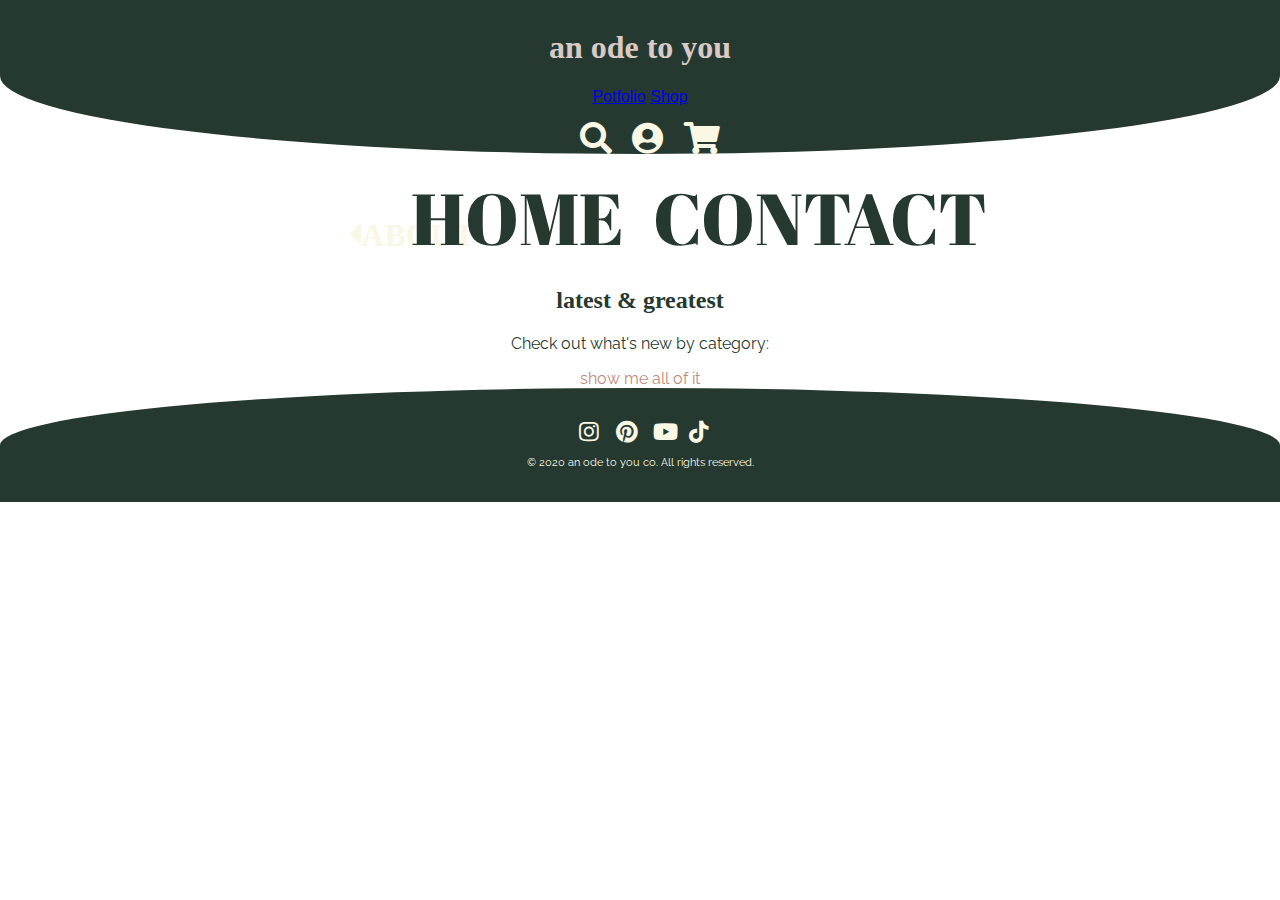
==== index.html @ f5aec1b8 "updated css and added topnav" ====
<!doctype html>
<html lang="en">
	<head>
  		<meta charset="utf-8">
        <meta http-equiv="X-UA-Compatible" content="IE=edge">
        <meta name="viewport" content="width=device-width, initial-scale=1.0">
        <title>an ode to you</title>
        <meta name="description" content="Project 2 Homepage">
		<link rel="stylesheet" href="styles.css">
		<link rel="preconnect" href="https://fonts.gstatic.com">
		<link href="https://fonts.googleapis.com/css2?family=Abril+Fatface&family=Homemade+Apple&family=Raleway&display=swap" rel="stylesheet">
  		<link href="fontawesome/css/all.css" rel="stylesheet">
    </head>
	<body>
		<header>
			<div class="topnav">
				<div class="topnav-center">
					<h1>an ode to you</h1>
				</div>
				<div class="topnav-left">
					<a href="portfolio.html">Potfolio</a>
					<a href ="shop.html">Shop</a>
				</div>
				<div class="topnav-right">
					<a href="search.html" class="fas fa-search"></a>
					<a href="account.html" class="fas fa-user-circle"></a>
					<a href="cart.html" class="fas fa-shopping-cart"></a>
				</div>
			</div>
			<nav>
				<ul>
				<li class="about"><a href ="about.html" class="fas fa-caret-left">About</a></li>
				<li class="home"><a href ="index.html">Home</a></li>
				<li class="contact"><a href ="contact.html">Contact</a></li>
				</ul>
			</nav>
		</header>
		<section class="intro">
			
		  <h2>Latest & Greatest</h2>
			<p>Check out what's new by category:</p>
			
			<a href ="shop.html">show me all of it</a>
		</section>
	<footer>
		<a href="instagram.com/anodetoyou" class="fab fa-instagram"></a>
		<a href="pinterest.com/anodetoyou" class="fab fa-pinterest"></a>
		<a href="youtube.com/anodetoyou" class="fab fa-youtube"></a>
		<a href="tiktok.com/anodetoyou" class="fab fa-tiktok"></a>
		<p>&copy; 2020 an ode to you co. All rights reserved.</p>
	</footer>
	</body>
</html>
---- styles.css ----
@charset "UTF-8";
/* CSS Document */
/*media (max-width: 1000px) and (min-width: 726px)
Phones: 320 - 767
Tablets: 768 - 1023
Desktop: 1024+ */

@media (min-width: 1024px){
body {
	font-family: sans-serif;
	text-align: center;
	margin: 0;
	padding: 0;
}
.topnav {
	background: #263931;
	border-bottom-left-radius: 100%;
	border-bottom-right-radius: 100%;
	margin-top: -1.5em;
	}
h1 {
	font-family: 'Homemade Apple', cursive;
	color: #D9CAC5;
	padding-top: 1em;
	}
h2 {
	font-family: 'Homemade Apple', cursive;
	text-transform: lowercase;
	color: #263931;
	}
p {
	color: #263931;
	font-family: 'Raleway', sans-serif;
	}
section a {
	font-family: 'Raleway', sans-serif;	
	text-decoration: none;
	color: #BF8A7E;
	}
/* ICONS */
.fab, .fas {
	padding: .5em;
  	font-size: 2em;
  	width: .5em;
	height: .5em;
  	text-align: center;
  	text-decoration: none;
	color: #FAF8E4;
}	
.fab:hover {
    opacity: 0.5;
}	
	
/* NAVIGATION */	
nav ul {
	list-style-type: none;
	position: center;
	}
nav ul li {
	display: inline;
	padding: 1%;
	font-family: 'Abril Fatface', cursive;
	}	
nav a {
	color: #263931;
	text-decoration: none;
	text-transform: uppercase;
	font-size: 4.5rem;
	}
	
/* FOOTER */
footer {
	font-size: .7rem;
	bottom: 0;
	clear: both;
	text-align: center;
	background: #263931;
	padding: 1.4rem;
    border-top-left-radius: 100%;
	border-top-right-radius: 100%;
	}
footer p {
	color: #FAF8E4;
	}
}
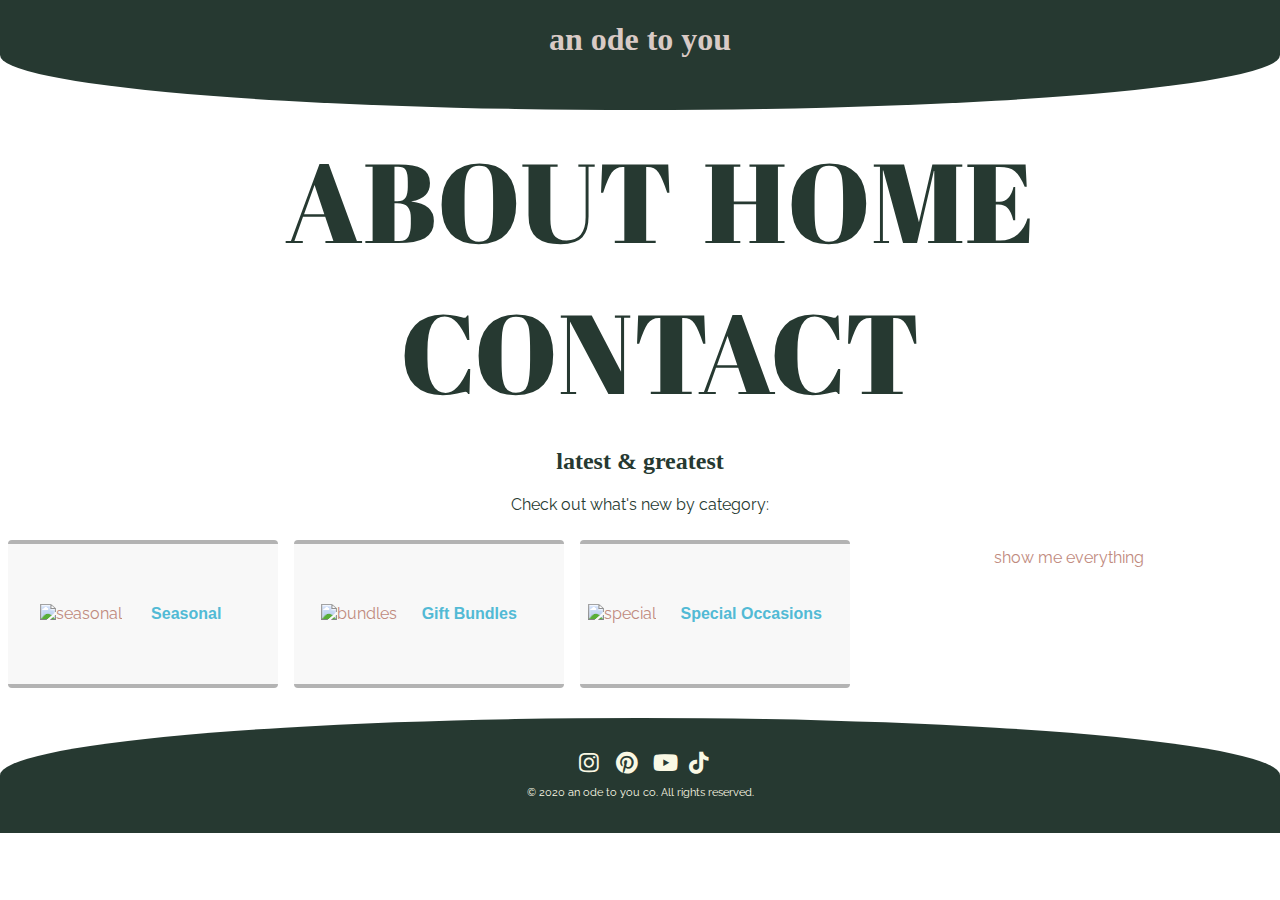
==== commit bb756eb0: "added gallery updated topnav" ====
--- a/index.html
+++ b/index.html
@@ -29,18 +29,27 @@
 			</div>
 			<nav>
 				<ul>
-				<li class="about"><a href ="about.html" class="fas fa-caret-left">About</a></li>
+				<li class="about"><a href ="about.html">About</i></a></li>
 				<li class="home"><a href ="index.html">Home</a></li>
 				<li class="contact"><a href ="contact.html">Contact</a></li>
 				</ul>
 			</nav>
 		</header>
-		<section class="intro">
-			
+		<section class="latest">
 		  <h2>Latest & Greatest</h2>
-			<p>Check out what's new by category:</p>
-			
-			<a href ="shop.html">show me all of it</a>
+			<p>Check out what's new by category:</p>	  
+    				<div class="thumbnail"><a href="shop.html#subscription"><img src="images/" alt="seasonal" width="2000" class="cards"/></a>
+      				<h4>Seasonal</h4>
+    				</div>
+    				<div class="thumbnail"><a href="packages.html#tabs-2"><img src="images/" alt="bundles" width="2000" class="cards"/></a>
+      				<h4>Gift Bundles</h4>
+    				</div>
+    				<div class="thumbnail"><a href="packages.html#tabs-3"><img src="images/" alt="special" width="2000" class="cards"/></a>
+      				<h4>Special Occasions</h4>
+    				</div>
+  				</div>
+			<br>
+			<a href ="shop.html">show me everything</a>
 		</section>
 	<footer>
 		<a href="instagram.com/anodetoyou" class="fab fa-instagram"></a>
--- a/styles.css
+++ b/styles.css
@@ -13,15 +13,35 @@
 	padding: 0;
 }
 .topnav {
+	position: relative;
+  	overflow: hidden;
 	background: #263931;
 	border-bottom-left-radius: 100%;
 	border-bottom-right-radius: 100%;
-	margin-top: -1.5em;
+}
+.topnav a{
+	float: left;
+	text-decoration: none;
+	color: #FAF8E4;
+	font-size: 1.25em;
 	}
+.topnav a.active {
+	text-decoration: overline;
+	}
+.topnav-center a {
+  	float: none;
+	position: absolute;
+  	top: 50%;
+  	left: 50%;
+  	transform: translate(-50%, -50%);
+}
+.topnav-right {
+  	float: right;
+}
+
 h1 {
 	font-family: 'Homemade Apple', cursive;
 	color: #D9CAC5;
-	padding-top: 1em;
 	}
 h2 {
 	font-family: 'Homemade Apple', cursive;
@@ -37,6 +57,7 @@
 	text-decoration: none;
 	color: #BF8A7E;
 	}
+	
 /* ICONS */
 .fab, .fas {
 	padding: .5em;
@@ -47,11 +68,11 @@
   	text-decoration: none;
 	color: #FAF8E4;
 }	
-.fab:hover {
+.fab:hover, .fas:hover {
     opacity: 0.5;
 }	
 	
-/* NAVIGATION */	
+/* MAIN NAVIGATION */	
 nav ul {
 	list-style-type: none;
 	position: center;
@@ -65,7 +86,11 @@
 	color: #263931;
 	text-decoration: none;
 	text-transform: uppercase;
-	font-size: 4.5rem;
+	font-size: 7rem;
+	overflow: hidden;
+	}
+nav .fas {
+	color: #263931;
 	}
 	
 /* FOOTER */
@@ -82,4 +107,43 @@
 footer p {
 	color: #FAF8E4;
 	}
+/* GALLERY */
+.gallery {
+    display: inline-block;
+    background-color: #ffffff;
+	}
+.thumbnail {
+	margin-left: 8px;
+	margin-right: 8px;
+	width: 270px;
+	text-align: center;
+	float: left;
+	margin-top: 10px;
+	padding-bottom: 20px;
+	margin-bottom: 30px;
+	border-radius: 4px;
+	padding-top: 20px;
+	border-bottom: 4px solid #B3B3B3;
+	border-top: 4px solid #B3B3B3;
+	background-color: #F8F8F8;
+	transition: all 0.3s linear;
+}
+.thumbnail:hover {
+	opacity: 0.5;
+	cursor: pointer;
+}
+.thumbnail h4 {
+	color: #52BAD5;
+	text-align: center;
+	padding: 20px;
+	display: inline-block;
+    max-height: 30px;
+    min-width: 80px;
+}
+.cards {
+	width: 100%;
+	height: auto;
+	max-width: 400px;
+	max-height: 200px;
+}
 }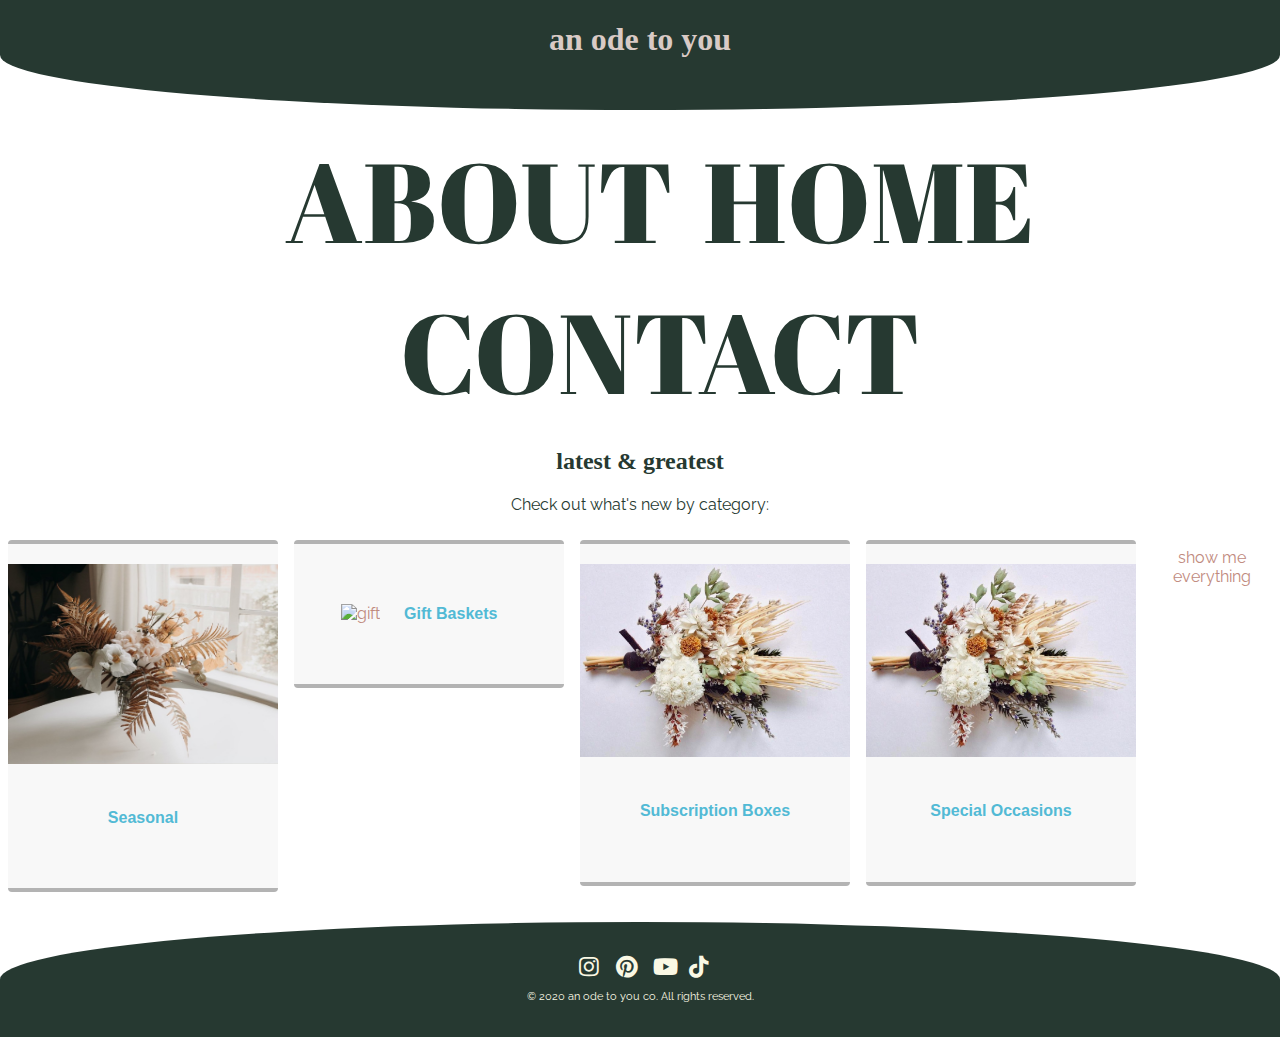
==== commit 18e36250: "added another gallery category" ====
--- a/index.html
+++ b/index.html
@@ -38,14 +38,17 @@
 		<section class="latest">
 		  <h2>Latest & Greatest</h2>
 			<p>Check out what's new by category:</p>	  
-    				<div class="thumbnail"><a href="shop.html#subscription"><img src="images/" alt="seasonal" width="2000" class="cards"/></a>
+    				<div class="thumbnail"><a href="shop.html#seasonal"><img src="images/gallery3.jpg" alt="seasonal" width="2000" class="cards"/></a>
       				<h4>Seasonal</h4>
     				</div>
-    				<div class="thumbnail"><a href="packages.html#tabs-2"><img src="images/" alt="bundles" width="2000" class="cards"/></a>
-      				<h4>Gift Bundles</h4>
+    				<div class="thumbnail"><a href="shop.html#gift"><img src="images/" alt="gift" width="2000" class="cards"/></a>
+      				<h4>Gift Baskets</h4>
     				</div>
-    				<div class="thumbnail"><a href="packages.html#tabs-3"><img src="images/" alt="special" width="2000" class="cards"/></a>
-      				<h4>Special Occasions</h4>
+    				<div class="thumbnail"><a href="shop.html#subbox"><img src="images/gallery2.jpg" alt="subbox" width="2000" class="cards"/></a>
+      				<h4>Subscription Boxes</h4>
+					</div>
+					<div class="thumbnail"><a href="shop.html#special"><img src="images/gallery2.jpg" alt="special" width="2000" class="cards"/></a>
+					<h4>Special Occasions</h4>
     				</div>
   				</div>
 			<br>
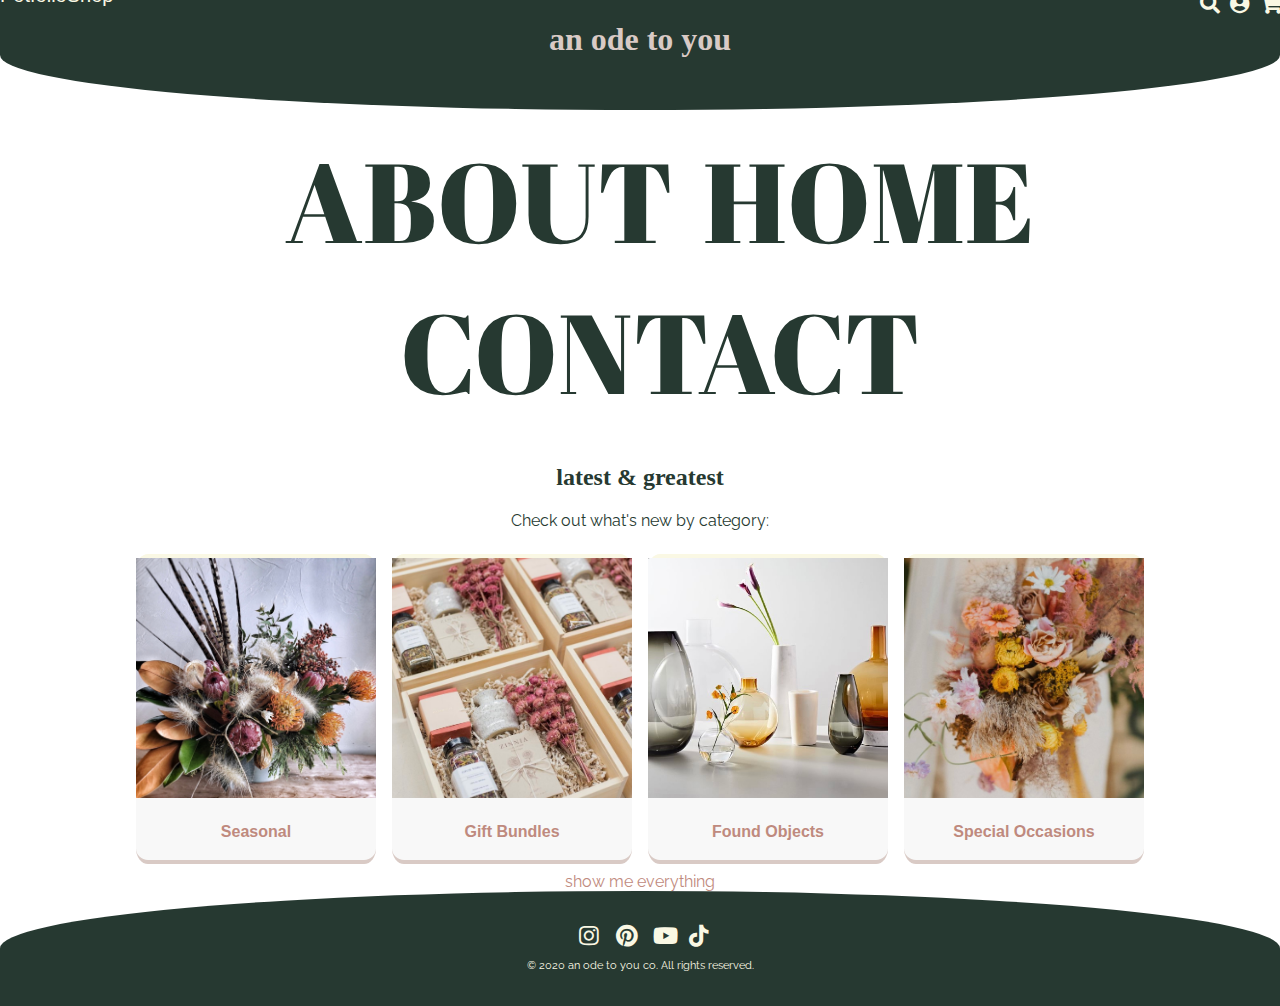
==== commit 6d557138: "added more images and fixed gallery" ====
--- a/index.html
+++ b/index.html
@@ -29,31 +29,30 @@
 			</div>
 			<nav>
 				<ul>
-				<li class="about"><a href ="about.html">About</i></a></li>
+				<li class="about"><a href ="about.html">About</a></li>
 				<li class="home"><a href ="index.html">Home</a></li>
 				<li class="contact"><a href ="contact.html">Contact</a></li>
 				</ul>
 			</nav>
 		</header>
-		<section class="latest">
+		<div class="latest">
 		  <h2>Latest & Greatest</h2>
 			<p>Check out what's new by category:</p>	  
-    				<div class="thumbnail"><a href="shop.html#seasonal"><img src="images/gallery3.jpg" alt="seasonal" width="2000" class="cards"/></a>
+    				<div class="thumbnail"><a href="shop.html#seasonal"><img src="images/seasonal.jpg" alt="seasonal" width="2000" class="cards"/></a>
       				<h4>Seasonal</h4>
     				</div>
-    				<div class="thumbnail"><a href="shop.html#gift"><img src="images/" alt="gift" width="2000" class="cards"/></a>
-      				<h4>Gift Baskets</h4>
+    				<div class="thumbnail"><a href="shop.html#gifts"><img src="images/gift.jpg" alt="gift" width="2000" class="cards"/></a>
+      				<h4>Gift Bundles</h4>
     				</div>
-    				<div class="thumbnail"><a href="shop.html#subbox"><img src="images/gallery2.jpg" alt="subbox" width="2000" class="cards"/></a>
-      				<h4>Subscription Boxes</h4>
+    				<div class="thumbnail"><a href="shop.html#foundobjects"><img src="images/found.jpg" alt="found" width="2000" class="cards"/></a>
+      				<h4>Found Objects</h4>
 					</div>
-					<div class="thumbnail"><a href="shop.html#special"><img src="images/gallery2.jpg" alt="special" width="2000" class="cards"/></a>
+					<div class="thumbnail"><a href="shop.html#special"><img src="images/special.jpg" alt="special" width="2000" class="cards"/></a>
 					<h4>Special Occasions</h4>
     				</div>
+					<br>
+				<a href ="shop.html">show me everything</a>
   				</div>
-			<br>
-			<a href ="shop.html">show me everything</a>
-		</section>
 	<footer>
 		<a href="instagram.com/anodetoyou" class="fab fa-instagram"></a>
 		<a href="pinterest.com/anodetoyou" class="fab fa-pinterest"></a>
--- a/styles.css
+++ b/styles.css
@@ -18,6 +18,7 @@
 	background: #263931;
 	border-bottom-left-radius: 100%;
 	border-bottom-right-radius: 100%;
+	padding-bottom: 6em;
 }
 .topnav a{
 	float: left;
@@ -31,10 +32,13 @@
 .topnav-center a {
   	float: none;
 	position: absolute;
-  	top: 50%;
+	top: 50%;
   	left: 50%;
   	transform: translate(-50%, -50%);
 }
+.topnav-left {
+	margin-top: -6em;
+	}	
 .topnav-right {
   	float: right;
 }
@@ -52,11 +56,7 @@
 	color: #263931;
 	font-family: 'Raleway', sans-serif;
 	}
-section a {
-	font-family: 'Raleway', sans-serif;	
-	text-decoration: none;
-	color: #BF8A7E;
-	}
+
 	
 /* ICONS */
 .fab, .fas {
@@ -107,24 +107,20 @@
 footer p {
 	color: #FAF8E4;
 	}
-/* GALLERY */
-.gallery {
+
+/* LATEST & GREATEST */
+.latest {
     display: inline-block;
     background-color: #ffffff;
 	}
 .thumbnail {
-	margin-left: 8px;
-	margin-right: 8px;
-	width: 270px;
+	margin: .5em;
+	width: 15em;
 	text-align: center;
 	float: left;
-	margin-top: 10px;
-	padding-bottom: 20px;
-	margin-bottom: 30px;
-	border-radius: 4px;
-	padding-top: 20px;
-	border-bottom: 4px solid #B3B3B3;
-	border-top: 4px solid #B3B3B3;
+	border-radius: 5%;
+	border-bottom: .25em solid #D9CAC5;
+	border-top: .25em solid #FAF8E4;
 	background-color: #F8F8F8;
 	transition: all 0.3s linear;
 }
@@ -133,17 +129,21 @@
 	cursor: pointer;
 }
 .thumbnail h4 {
-	color: #52BAD5;
+	color: #BF8A7E;
 	text-align: center;
-	padding: 20px;
 	display: inline-block;
-    max-height: 30px;
-    min-width: 80px;
+    max-height: 1rem;
+    min-width: 1rem;
 }
 .cards {
 	width: 100%;
 	height: auto;
-	max-width: 400px;
-	max-height: 200px;
+	max-width: 15rem;
+	max-height: 15rem;
 }
+.latest a {
+	font-family: 'Raleway', sans-serif;	
+	text-decoration: none;
+	color: #BF8A7E;
+	}
 }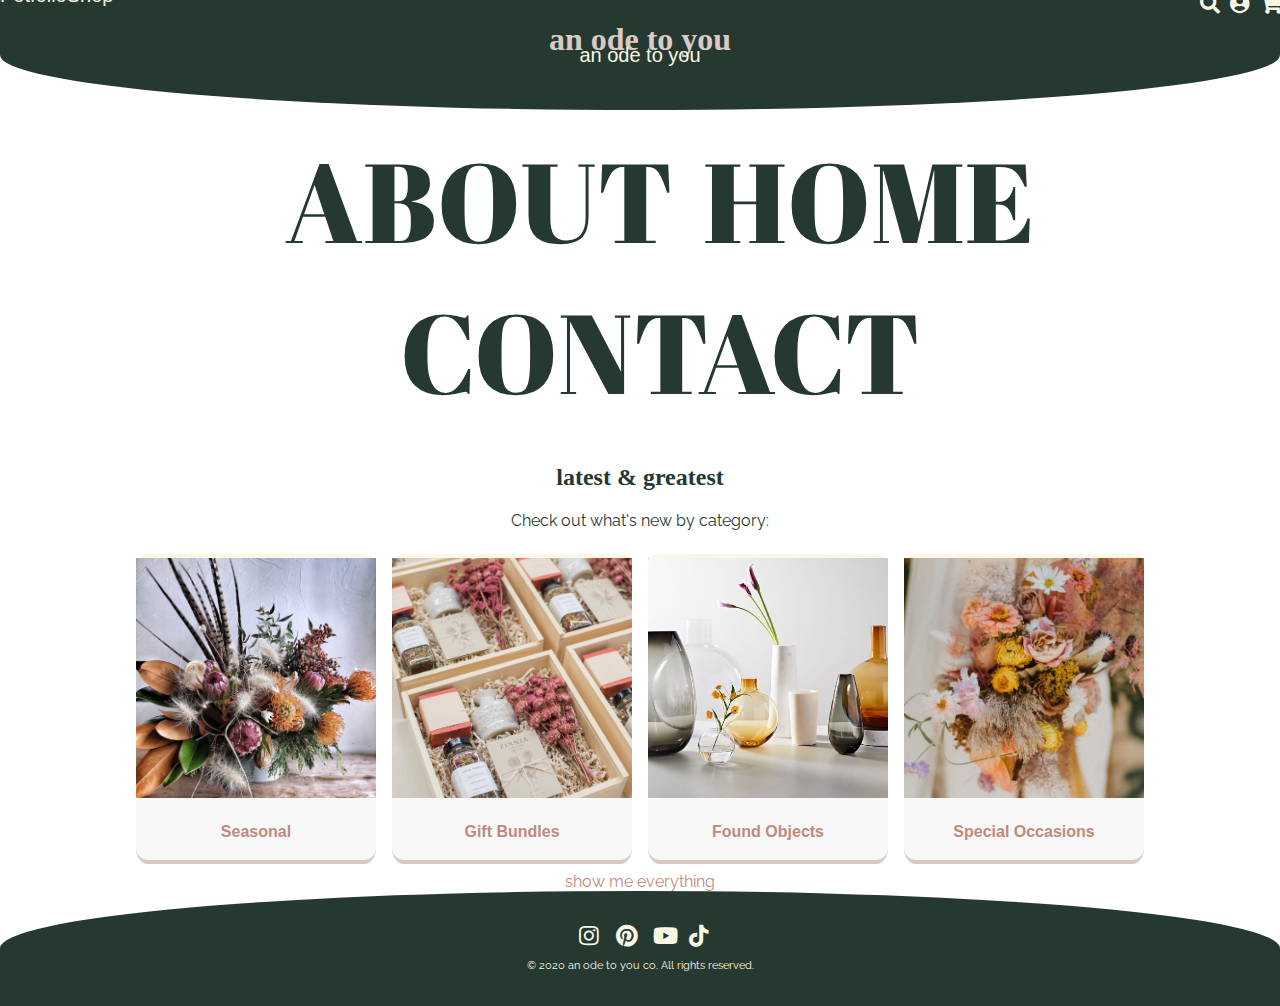
==== commit 22faa07c: "added images for carousel" ====
--- a/index.html
+++ b/index.html
@@ -15,6 +15,7 @@
 		<header>
 			<div class="topnav">
 				<div class="topnav-center">
+					<a class="h1" href="index.html">an ode to you</a>	
 					<h1>an ode to you</h1>
 				</div>
 				<div class="topnav-left">
@@ -29,9 +30,9 @@
 			</div>
 			<nav>
 				<ul>
-				<li class="about"><a href ="about.html">About</a></li>
-				<li class="home"><a href ="index.html">Home</a></li>
-				<li class="contact"><a href ="contact.html">Contact</a></li>
+				<li class="about"><a href="about.html">About</a></li>
+				<li class="home"><a href="index.html">Home</a></li>
+				<li class="contact"><a href="contact.html">Contact</a></li>
 				</ul>
 			</nav>
 		</header>
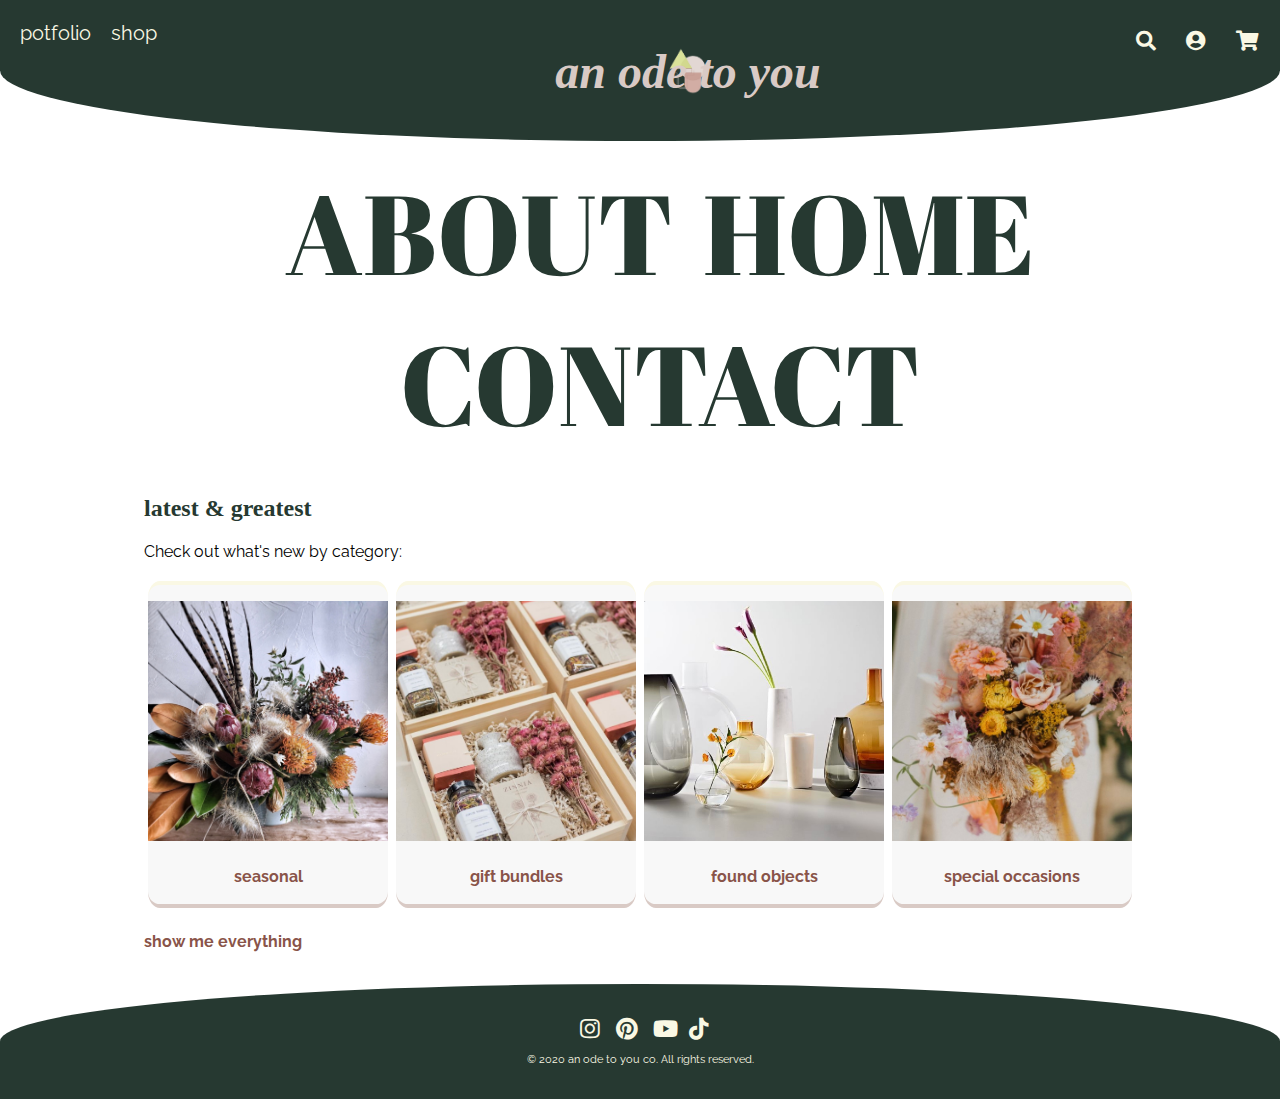
==== commit a99c6df6: "updated topnav and added logo" ====
--- a/index.html
+++ b/index.html
@@ -15,8 +15,7 @@
 		<header>
 			<div class="topnav">
 				<div class="topnav-center">
-					<a class="h1" href="index.html">an ode to you</a>	
-					<h1>an ode to you</h1>
+					<h1><a class="logo" href="index.html">an ode to you</a></h1>	
 				</div>
 				<div class="topnav-left">
 					<a href="portfolio.html">Potfolio</a>
@@ -52,8 +51,10 @@
 					<h4>Special Occasions</h4>
     				</div>
 					<br>
-				<a href ="shop.html">show me everything</a>
-  				</div>
+					<div class="shopall">
+					<a href ="shop.html">show me everything</a>
+  					</div>
+			</div>
 	<footer>
 		<a href="instagram.com/anodetoyou" class="fab fa-instagram"></a>
 		<a href="pinterest.com/anodetoyou" class="fab fa-pinterest"></a>
--- a/styles.css
+++ b/styles.css
@@ -7,11 +7,12 @@
 
 @media (min-width: 1024px){
 body {
-	font-family: sans-serif;
+	font-family: 'Raleway', sans-serif;
 	text-align: center;
 	margin: 0;
 	padding: 0;
 }
+/* TOP NAV */
 .topnav {
 	position: relative;
   	overflow: hidden;
@@ -24,8 +25,14 @@
 	float: left;
 	text-decoration: none;
 	color: #FAF8E4;
-	font-size: 1.25em;
+	margin-left: 1em;
 	}
+.topnav-left a:hover {
+	font-style: italic;
+	}
+.topnav-center a:hover{
+	color: #BF8A7E;
+	} 
 .topnav a.active {
 	text-decoration: overline;
 	}
@@ -35,31 +42,50 @@
 	top: 50%;
   	left: 50%;
   	transform: translate(-50%, -50%);
+	font-family: 'Homemade Apple', cursive;
+	color: #D9CAC5;
+	font-style: italic;
+    text-shadow: 
+    -1px -1px 1px #263931 2px 2px 1px #263931;
 }
+.logo {
+	background-image: url("images/logoedited.png");
+	background-repeat: no-repeat;
+	background-size: contain;
+	clear: both;
+	background-position: center;
+	font-size: 1.5em;
+	}
 .topnav-left {
-	margin-top: -6em;
+	word-spacing: 6em;
+	text-transform: lowercase;
+	font-size: 1.25em;
 	}	
 .topnav-right {
   	float: right;
+	margin-right: 1.5em;
+	height: .5em;
 }
-
-h1 {
-	font-family: 'Homemade Apple', cursive;
-	color: #D9CAC5;
+.fas {
+	padding: .5em;
+  	font-size: 1.25em;
+  	width: .5em;
+	height: .5em;
+  	text-decoration: none;
+	color: #FAF8E4;
 	}
+.fas:hover {
+    opacity: 0.5;
+}	
 h2 {
 	font-family: 'Homemade Apple', cursive;
 	text-transform: lowercase;
 	color: #263931;
+	text-align: left;
 	}
-p {
-	color: #263931;
-	font-family: 'Raleway', sans-serif;
-	}
-
 	
 /* ICONS */
-.fab, .fas {
+.fab {
 	padding: .5em;
   	font-size: 2em;
   	width: .5em;
@@ -68,7 +94,7 @@
   	text-decoration: none;
 	color: #FAF8E4;
 }	
-.fab:hover, .fas:hover {
+.fab:hover {
     opacity: 0.5;
 }	
 	
@@ -89,6 +115,9 @@
 	font-size: 7rem;
 	overflow: hidden;
 	}
+nav a:hover {
+	font-style: italic;
+	}
 nav .fas {
 	color: #263931;
 	}
@@ -103,6 +132,7 @@
 	padding: 1.4rem;
     border-top-left-radius: 100%;
 	border-top-right-radius: 100%;
+	margin-top: 3em;
 	}
 footer p {
 	color: #FAF8E4;
@@ -114,7 +144,8 @@
     background-color: #ffffff;
 	}
 .thumbnail {
-	margin: .5em;
+	margin: .25em;
+	padding-top: 1em;
 	width: 15em;
 	text-align: center;
 	float: left;
@@ -123,17 +154,21 @@
 	border-top: .25em solid #FAF8E4;
 	background-color: #F8F8F8;
 	transition: all 0.3s linear;
+	margin-bottom: 1.5em;
 }
 .thumbnail:hover {
 	opacity: 0.5;
 	cursor: pointer;
 }
 .thumbnail h4 {
-	color: #BF8A7E;
+	color: #895449;
 	text-align: center;
 	display: inline-block;
     max-height: 1rem;
     min-width: 1rem;
+	font-family: 'Raleway', sans-serif;	
+	text-transform: lowercase;
+	font-weight: bold;
 }
 .cards {
 	width: 100%;
@@ -141,9 +176,21 @@
 	max-width: 15rem;
 	max-height: 15rem;
 }
-.latest a {
+.latest p {
+	text-align: left;
+	}
+.shopall {
 	font-family: 'Raleway', sans-serif;	
+	text-align: left;
+	margin-top: 10em;
+	}
+.shopall a {
 	text-decoration: none;
+	color: #895449;
+	font-weight: bold;
+	}
+.shopall a:hover {
+	text-decoration: underline;
 	color: #BF8A7E;
 	}
 }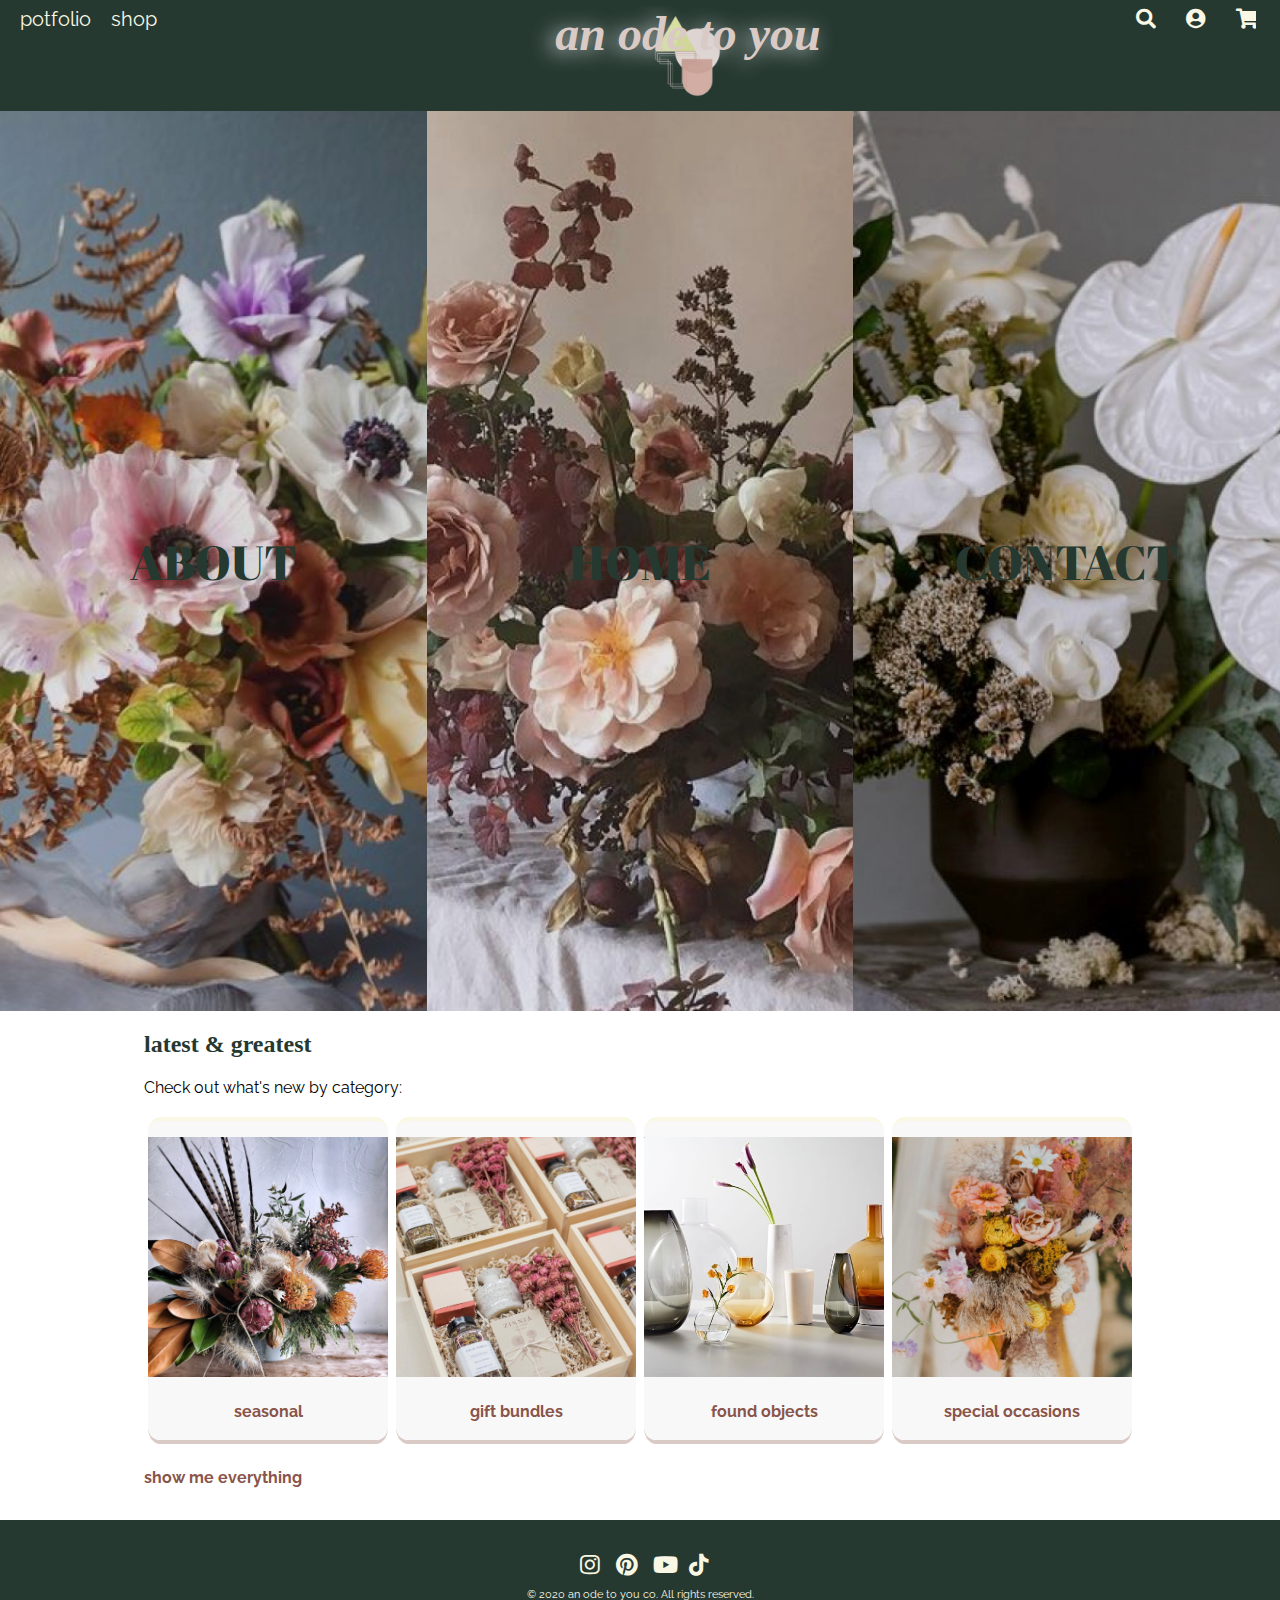
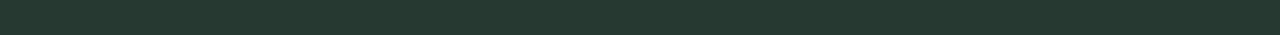
==== commit edb2caa5: "fixed errors and issues" ====
--- a/index.html
+++ b/index.html
@@ -13,6 +13,7 @@
     </head>
 	<body>
 		<header>
+			<nav>
 			<div class="topnav">
 				<div class="topnav-center">
 					<h1><a class="logo" href="index.html">an ode to you</a></h1>	
@@ -27,12 +28,29 @@
 					<a href="cart.html" class="fas fa-shopping-cart"></a>
 				</div>
 			</div>
-			<nav>
-				<ul>
-				<li class="about"><a href="about.html">About</a></li>
-				<li class="home"><a href="index.html">Home</a></li>
-				<li class="contact"><a href="contact.html">Contact</a></li>
-				</ul>
+			<div class="container">
+				<div id="about" class="section">
+   					<div class="content">
+						<a href="about.html">About</a>
+					</div>
+    				<div class="overlay">
+					</div>
+ 	 			</div>
+				<div id="home" class="section">
+   					<div class="content">
+						<a href="index.html">Home</a>
+    				</div>
+    				<div class="overlay">
+					</div>
+  				</div>
+  				<div id="contact" class="section">
+    				<div class="content">
+						<a href="contact.html">Contact</a>
+    				</div>
+    				<div class="overlay">
+					</div>
+  				</div>
+			</div>
 			</nav>
 		</header>
 		<div class="latest">
--- a/styles.css
+++ b/styles.css
@@ -17,9 +17,7 @@
 	position: relative;
   	overflow: hidden;
 	background: #263931;
-	border-bottom-left-radius: 100%;
-	border-bottom-right-radius: 100%;
-	padding-bottom: 6em;
+	padding-bottom: 5em;
 }
 .topnav a{
 	float: left;
@@ -27,12 +25,6 @@
 	color: #FAF8E4;
 	margin-left: 1em;
 	}
-.topnav-left a:hover {
-	font-style: italic;
-	}
-.topnav-center a:hover{
-	color: #BF8A7E;
-	} 
 .topnav a.active {
 	text-decoration: overline;
 	}
@@ -45,8 +37,7 @@
 	font-family: 'Homemade Apple', cursive;
 	color: #D9CAC5;
 	font-style: italic;
-    text-shadow: 
-    -1px -1px 1px #263931 2px 2px 1px #263931;
+    text-shadow: -5px 2px 20px #ced0d3;
 }
 .logo {
 	background-image: url("images/logoedited.png");
@@ -54,17 +45,29 @@
 	background-size: contain;
 	clear: both;
 	background-position: center;
-	font-size: 1.5em;
-	}
+	width: 100%;
+	height: 90%;
+	}
+h1 {
+	font-size: 3em;
+	}
+.topnav-center a:hover{
+	color: #BF8A7E;
+	} 
 .topnav-left {
+	margin-top: -1.25em;
 	word-spacing: 6em;
 	text-transform: lowercase;
 	font-size: 1.25em;
 	}	
+.topnav-left a:hover {
+	font-style: italic;
+	}
 .topnav-right {
   	float: right;
 	margin-right: 1.5em;
 	height: .5em;
+	margin-top: -.5em;
 }
 .fas {
 	padding: .5em;
@@ -77,14 +80,95 @@
 .fas:hover {
     opacity: 0.5;
 }	
-h2 {
-	font-family: 'Homemade Apple', cursive;
-	text-transform: lowercase;
+
+	
+/* MAIN NAVIGATION */
+nav a {
+	overflow: hidden;
+	}
+.container {
+	display: flex;
+	height: 100vh;
+	position: relative;
+	}
+.section {
+  	flex: 1;
+  	display: flex;
+  	justify-content: center;
+  	align-items: center;
+  	height: 100%;
+  	overflow: hidden;
+  	background-size: cover;
+  	background-position: center;
+  	color: #fff;
+  	transition: flex .4s ease;
+  	position: relative;
+	font-size: 3em;
+	font-family: 'Abril Fatface', cursive;
+}
+.section a {
+	text-transform: uppercase;
 	color: #263931;
-	text-align: left;
-	}
-	
-/* ICONS */
+	text-decoration: none;
+	}
+.section a:hover {
+	animation-name: myanimation;
+  	animation-duration: 2.25s; 
+  	animation-timing-function: ease-out; 
+  	animation-delay: 0;
+  	animation-direction: alternate;
+  	animation-iteration-count: 1;
+  	animation-fill-mode: none;
+}	
+@keyframes myanimation {
+  0% {transform: scale(.75);}
+  100% {transform: scale(1);}
+}
+.section .overlay {
+  	background-color: rgba(0, 0, 0, 0.1);
+  	width: 100%;
+  	height: 100%;
+  	position: absolute;
+  	transition: background-color .8s ease;
+}
+.section .content {
+  	z-index: 2;
+}
+.section:hover {
+  	flex: 2;
+}
+.section:hover .overlay {
+  	background-color: rgba(0, 0, 0, 0.7);
+}
+#about {
+	background-image: url("images/car1.jpg");
+	background-repeat: no-repeat;
+	background-position: center;
+	}
+#home {
+	background-image: url("images/car4.jpg");
+	background-repeat: no-repeat;
+	background-position: center;
+	}
+#contact {
+	background-image: url("images/car3.jpg");
+	background-repeat: no-repeat;
+	background0position: center;
+	}
+	
+/* FOOTER */
+footer {
+	font-size: .7rem;
+	bottom: 0;
+	clear: both;
+	text-align: center;
+	background: #263931;
+	padding: 1.4rem;
+	margin-top: 3em;
+	}
+footer p {
+	color: #FAF8E4;
+	}
 .fab {
 	padding: .5em;
   	font-size: 2em;
@@ -98,47 +182,14 @@
     opacity: 0.5;
 }	
 	
-/* MAIN NAVIGATION */	
-nav ul {
-	list-style-type: none;
-	position: center;
-	}
-nav ul li {
-	display: inline;
-	padding: 1%;
-	font-family: 'Abril Fatface', cursive;
-	}	
-nav a {
+/* LATEST & GREATEST */
+h2 {
+	font-family: 'Homemade Apple', cursive;
+	text-transform: lowercase;
 	color: #263931;
-	text-decoration: none;
-	text-transform: uppercase;
-	font-size: 7rem;
-	overflow: hidden;
-	}
-nav a:hover {
-	font-style: italic;
-	}
-nav .fas {
-	color: #263931;
-	}
-	
-/* FOOTER */
-footer {
-	font-size: .7rem;
-	bottom: 0;
-	clear: both;
-	text-align: center;
-	background: #263931;
-	padding: 1.4rem;
-    border-top-left-radius: 100%;
-	border-top-right-radius: 100%;
-	margin-top: 3em;
-	}
-footer p {
-	color: #FAF8E4;
-	}
-
-/* LATEST & GREATEST */
+	text-align: left;
+	}
+	
 .latest {
     display: inline-block;
     background-color: #ffffff;
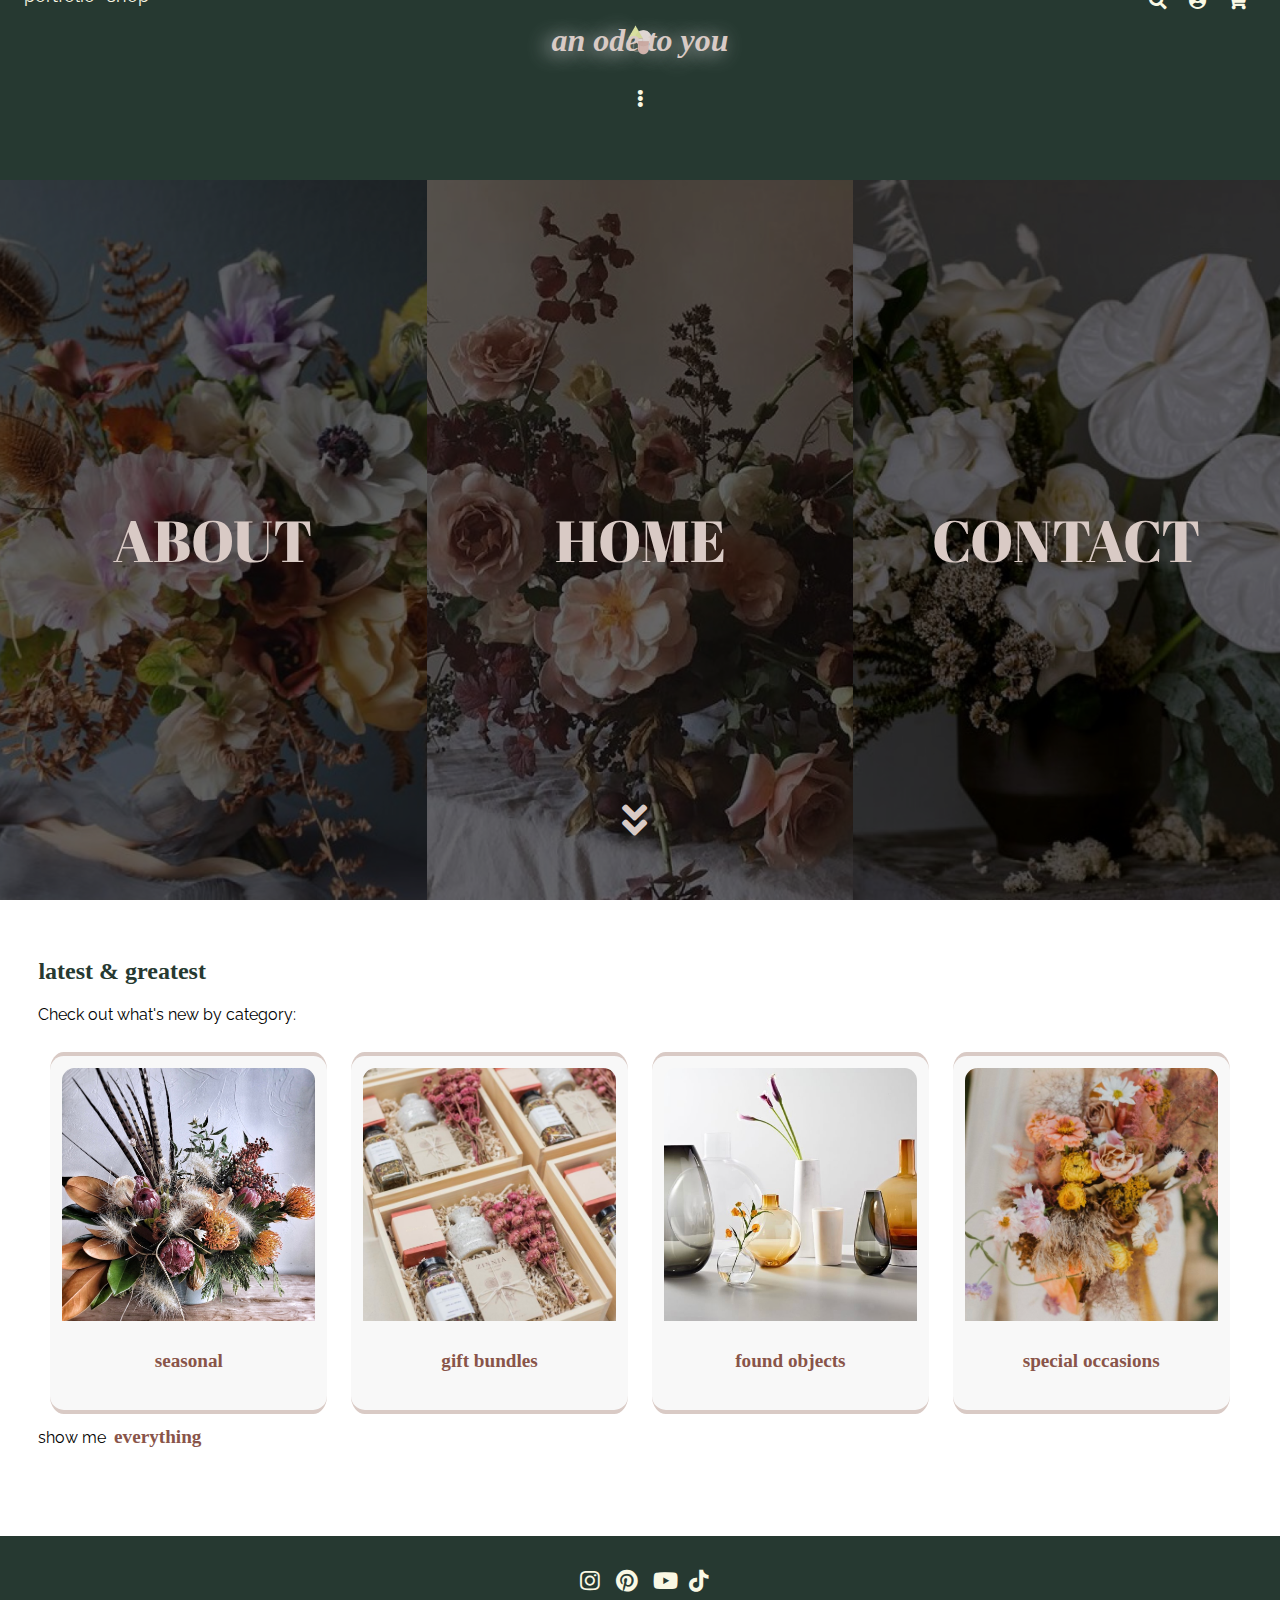
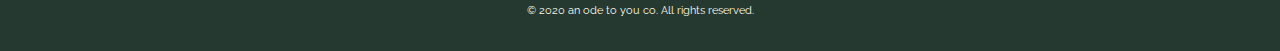
==== commit 5aff70a9: "fixed nav and updated css" ====
--- a/index.html
+++ b/index.html
@@ -13,21 +13,23 @@
     </head>
 	<body>
 		<header>
+			<h1><a id="logo" href="index.html">an ode to you</a></h1>
 			<nav>
-			<div class="topnav">
-				<div class="topnav-center">
-					<h1><a class="logo" href="index.html">an ode to you</a></h1>	
-				</div>
-				<div class="topnav-left">
-					<a href="portfolio.html">Potfolio</a>
-					<a href ="shop.html">Shop</a>
-				</div>
+				<a href="#" id="hamburger" class="fas fa-ellipsis-v"></a>
+				<ul>
+					<li><a class="hidden" href="index.html">Home</a></li>
+					<li><a class="hidden" href="about.html">About</a></li>
+					<li><a href="portfolio.html">Portfolio</a></li>
+					<li><a href ="shop.html">Shop</a></li>
+					<li><a class="hidden" href="contact.html">Contact</a></li>
+				</ul>
 				<div class="topnav-right">
 					<a href="search.html" class="fas fa-search"></a>
 					<a href="account.html" class="fas fa-user-circle"></a>
 					<a href="cart.html" class="fas fa-shopping-cart"></a>
 				</div>
-			</div>
+			</nav>
+		</header>
 			<div class="container">
 				<div id="about" class="section">
    					<div class="content">
@@ -50,11 +52,12 @@
     				<div class="overlay">
 					</div>
   				</div>
+			<a href="#latest" class="float">
+			<i class="fas fa-angle-double-down"></i>
+			</a>
 			</div>
-			</nav>
-		</header>
-		<div class="latest">
-		  <h2>Latest & Greatest</h2>
+		<div id="latest" class="latest">
+			<h2>Latest &amp; Greatest</h2>
 			<p>Check out what's new by category:</p>	  
     				<div class="thumbnail"><a href="shop.html#seasonal"><img src="images/seasonal.jpg" alt="seasonal" width="2000" class="cards"/></a>
       				<h4>Seasonal</h4>
@@ -70,7 +73,7 @@
     				</div>
 					<br>
 					<div class="shopall">
-					<a href ="shop.html">show me everything</a>
+					<p>show me<a href ="shop.html">everything</a></p>
   					</div>
 			</div>
 	<footer>
--- a/styles.css
+++ b/styles.css
@@ -5,6 +5,7 @@
 Tablets: 768 - 1023
 Desktop: 1024+ */
 
+/****** Desktop ******/
 @media (min-width: 1024px){
 body {
 	font-family: 'Raleway', sans-serif;
@@ -12,34 +13,27 @@
 	margin: 0;
 	padding: 0;
 }
-/* TOP NAV */
-.topnav {
+	
+/*** TOP NAV ***/
+header {
 	position: relative;
   	overflow: hidden;
 	background: #263931;
-	padding-bottom: 5em;
-}
-.topnav a{
-	float: left;
-	text-decoration: none;
-	color: #FAF8E4;
-	margin-left: 1em;
-	}
-.topnav a.active {
-	text-decoration: overline;
-	}
-.topnav-center a {
-  	float: none;
-	position: absolute;
-	top: 50%;
-  	left: 50%;
+	height: 20vh;
+	top: 0;	
+	z-index: 100;
+	width: 100%;
+	}
+#logo {
+	position: relative;
+	float: center;
   	transform: translate(-50%, -50%);
 	font-family: 'Homemade Apple', cursive;
 	color: #D9CAC5;
 	font-style: italic;
     text-shadow: -5px 2px 20px #ced0d3;
-}
-.logo {
+    animation: glow 2s ease-in-out infinite alternate;
+    text-align: center;
 	background-image: url("images/logoedited.png");
 	background-repeat: no-repeat;
 	background-size: contain;
@@ -47,48 +41,60 @@
 	background-position: center;
 	width: 100%;
 	height: 90%;
-	}
-h1 {
-	font-size: 3em;
-	}
-.topnav-center a:hover{
-	color: #BF8A7E;
-	} 
-.topnav-left {
-	margin-top: -1.25em;
-	word-spacing: 6em;
-	text-transform: lowercase;
-	font-size: 1.25em;
-	}	
-.topnav-left a:hover {
-	font-style: italic;
-	}
+	text-decoration: none;
+	}
+ @keyframes glow {
+    from {color: #D9CAC5;}
+    to {color: #FAF8E4;}
+  }
+nav ul {
+	list-style-type: none;
+	margin-top: -6em;
+	margin-left: -1em;
+	word-spacing: .5em;
+	float: left;
+	}
+nav ul li {
+	display: inline;
+	text-transform: lowercase;
+	font-size: 1.1em;
+	}
+nav ul a {
+	text-decoration: none;
+	color: #FAF8E4;
+	}
+nav ul a:hover {
+	color: #BF8A7E;
+	}
+#hamburger {
+	display: hidden;
+	}
+a.hidden {
+	display: none;
+	}
+	
+/* TOP NAV RIGHT */
 .topnav-right {
   	float: right;
 	margin-right: 1.5em;
 	height: .5em;
-	margin-top: -.5em;
+	margin-top: -6.1em;
 }
 .fas {
 	padding: .5em;
-  	font-size: 1.25em;
-  	width: .5em;
-	height: .5em;
+  	font-size: 1.1em;
   	text-decoration: none;
 	color: #FAF8E4;
 	}
 .fas:hover {
-    opacity: 0.5;
-}	
-
-	
-/* MAIN NAVIGATION */
-nav a {
-	overflow: hidden;
-	}
+	color: #BF8A7E;
+}	
+
+	
+/***MAIN NAVIGATION ***/
 .container {
 	display: flex;
-	height: 100vh;
+	height: 80vh;
 	position: relative;
 	}
 .section {
@@ -103,29 +109,21 @@
   	color: #fff;
   	transition: flex .4s ease;
   	position: relative;
-	font-size: 3em;
+	font-size: 3.6em;
 	font-family: 'Abril Fatface', cursive;
+	font-weight: lighter;
 }
 .section a {
 	text-transform: uppercase;
-	color: #263931;
-	text-decoration: none;
+	color: #D9CAC5;
+	text-decoration: none;
+	transition: all 0.3s;
 	}
 .section a:hover {
-	animation-name: myanimation;
-  	animation-duration: 2.25s; 
-  	animation-timing-function: ease-out; 
-  	animation-delay: 0;
-  	animation-direction: alternate;
-  	animation-iteration-count: 1;
-  	animation-fill-mode: none;
-}	
-@keyframes myanimation {
-  0% {transform: scale(.75);}
-  100% {transform: scale(1);}
-}
+	color: #BF8A7E;
+	}
 .section .overlay {
-  	background-color: rgba(0, 0, 0, 0.1);
+  	background-color: rgba(0, 0, 0, 0.6);
   	width: 100%;
   	height: 100%;
   	position: absolute;
@@ -138,7 +136,7 @@
   	flex: 2;
 }
 .section:hover .overlay {
-  	background-color: rgba(0, 0, 0, 0.7);
+  	background-color: rgba(0, 0, 0, 0.1);
 }
 #about {
 	background-image: url("images/car1.jpg");
@@ -155,8 +153,19 @@
 	background-repeat: no-repeat;
 	background0position: center;
 	}
-	
-/* FOOTER */
+.container .fas {
+	position: absolute;
+	left: 47%;
+	bottom: 1em;
+	font-size: 2.5em;
+	color: #D9CAC5;
+	}
+.container .fas:hover {
+	color: #BF8A7E;
+	}
+	
+
+/*** FOOTER ***/
 footer {
 	font-size: .7rem;
 	bottom: 0;
@@ -179,9 +188,10 @@
 	color: #FAF8E4;
 }	
 .fab:hover {
-    opacity: 0.5;
-}	
-	
+	color: #BF8A7E;
+}	
+
+/*** INDIVIDUAL PAGE CSS  ***/ 
 /* LATEST & GREATEST */
 h2 {
 	font-family: 'Homemade Apple', cursive;
@@ -189,23 +199,22 @@
 	color: #263931;
 	text-align: left;
 	}
-	
 .latest {
+	padding: 4%;
     display: inline-block;
     background-color: #ffffff;
 	}
 .thumbnail {
-	margin: .25em;
-	padding-top: 1em;
-	width: 15em;
+	margin: 1%;
+	padding: 1%;
+	width: 21%;
 	text-align: center;
 	float: left;
 	border-radius: 5%;
 	border-bottom: .25em solid #D9CAC5;
-	border-top: .25em solid #FAF8E4;
+	border-top: .25em solid #D9CAC5;
 	background-color: #F8F8F8;
 	transition: all 0.3s linear;
-	margin-bottom: 1.5em;
 }
 .thumbnail:hover {
 	opacity: 0.5;
@@ -215,33 +224,475 @@
 	color: #895449;
 	text-align: center;
 	display: inline-block;
-    max-height: 1rem;
     min-width: 1rem;
-	font-family: 'Raleway', sans-serif;	
+	font-family: 'Homemade Apple', cursive;
 	text-transform: lowercase;
 	font-weight: bold;
+	font-size: 1.2em;
 }
 .cards {
 	width: 100%;
 	height: auto;
-	max-width: 15rem;
-	max-height: 15rem;
+	border-top-left-radius: 5%;
+	border-top-right-radius: 5%;
 }
 .latest p {
 	text-align: left;
 	}
-.shopall {
+.shopall p {
 	font-family: 'Raleway', sans-serif;	
 	text-align: left;
-	margin-top: 10em;
 	}
 .shopall a {
 	text-decoration: none;
 	color: #895449;
 	font-weight: bold;
+	font-family: 'Homemade Apple', cursive;
+	font-size: 1.2em;
+	padding: .4em;
 	}
 .shopall a:hover {
-	text-decoration: underline;
-	color: #BF8A7E;
-	}
-}+	color: #BF8A7E;
+	}
+}
+
+
+/****** Tablets ******/
+@media (min-width: 768px) and (max-width: 1023px) {
+
+body {
+	font-family: 'Raleway', sans-serif;
+	text-align: center;
+	margin: 0;
+	padding: 0;
+}
+/*** TOP NAV ***/
+header {
+	position: relative;
+  	overflow: hidden;
+	background: #263931;
+	height: 20vh;
+	top: 0;	
+	z-index: 100;
+	width: 100%;
+	}
+#logo {
+	position: relative;
+	float: center;
+  	transform: translate(-50%, -50%);
+	font-family: 'Homemade Apple', cursive;
+	color: #D9CAC5;
+	font-style: italic;
+    text-shadow: -5px 2px 20px #ced0d3;
+    animation: glow 2s ease-in-out infinite alternate;
+    text-align: center;
+	background-image: url("images/logoedited.png");
+	background-repeat: no-repeat;
+	background-size: contain;
+	clear: both;
+	background-position: center;
+	width: 100%;
+	height: 90%;
+	text-decoration: none;
+	}
+ @keyframes glow {
+    from {color: #D9CAC5;}
+    to {color: #FAF8E4;}
+  }
+nav ul {
+	list-style-type: none;
+	margin-top: -6.5em;
+	margin-left: -1em;
+	word-spacing: .5em;
+	float: left;
+	}
+nav ul li {
+	display: inline;
+	margin-top: -1.25em;
+	text-transform: lowercase;
+	font-size: 1.25em;
+	}
+nav ul a {
+	text-decoration: none;
+	color: #FAF8E4;
+	}
+nav ul a:hover {
+	color: #BF8A7E;
+	}
+#hamburger {
+	display: hidden;
+	}
+a.hidden {
+	display: none;
+	}
+	
+/* TOP NAV RIGHT */
+.topnav-right {
+  	float: right;
+	margin-right: 1.8em;
+	height: .5em;
+	margin-top: -7em;
+}
+.fas {
+	padding: .6em;
+  	font-size: 1.25em;
+  	width: .5em;
+	height: .5em;
+  	text-decoration: none;
+	color: #BF8A7E;
+	}
+}	
+
+	
+/*** MAIN NAVIGATION ***/
+nav a {
+	overflow: hidden;
+	}
+.container {
+	display: flex;
+	height: 80vh;
+	position: relative;
+	}
+.section {
+  	flex: 1;
+  	display: flex;
+  	justify-content: center;
+  	align-items: center;
+  	height: 100%;
+  	overflow: hidden;
+  	background-size: cover;
+  	background-position: center;
+  	color: #fff;
+  	transition: flex .4s ease;
+  	position: relative;
+	font-size: 3.6em;
+	font-family: 'Abril Fatface', cursive;
+	font-weight: lighter;
+}
+.section a {
+	text-transform: uppercase;
+	color: #D9CAC5;
+	text-decoration: none;
+	transition: all 0.3s;
+	}
+.section a:hover {
+	color: #BF8A7E;
+	}
+.section .overlay {
+  	background-color: rgba(0, 0, 0, 0.6);
+  	width: 100%;
+  	height: 100%;
+  	position: absolute;
+  	transition: background-color .8s ease;
+}
+.section .content {
+  	z-index: 2;
+}
+.section:hover {
+  	flex: 2;
+}
+.section:hover .overlay {
+  	background-color: rgba(0, 0, 0, 0.1);
+}
+#about {
+	background-image: url("images/car1.jpg");
+	background-repeat: no-repeat;
+	background-position: center;
+	}
+#home {
+	background-image: url("images/car4.jpg");
+	background-repeat: no-repeat;
+	background-position: center;
+	}
+#contact {
+	background-image: url("images/car3.jpg");
+	background-repeat: no-repeat;
+	background0position: center;
+	}
+.container .fas {
+	position: absolute;
+	left: 47%;
+	bottom: 1em;
+	font-size: 2.5em;
+	color: #D9CAC5;
+	}
+.container .fas:hover {
+	color: #BF8A7E;
+	}
+	
+
+/*** FOOTER ***/
+footer {
+	font-size: .7rem;
+	bottom: 0;
+	clear: both;
+	text-align: center;
+	background: #263931;
+	padding: 1.4rem;
+	margin-top: 3em;
+	}
+footer p {
+	color: #FAF8E4;
+	}
+.fab {
+	padding: .5em;
+  	font-size: 2em;
+  	width: .5em;
+	height: .5em;
+  	text-align: center;
+  	text-decoration: none;
+	color: #FAF8E4;
+}	
+.fab:hover {
+	color: #BF8A7E;
+}	
+	
+	
+/*** INDIVIDUAL PAGE CSS  ***/ 
+/* LATEST & GREATEST */
+h2 {
+	font-family: 'Homemade Apple', cursive;
+	text-transform: lowercase;
+	color: #263931;
+	text-align: left;
+	}
+.latest {
+	padding: 3%;
+    display: inline-block;
+    background-color: #ffffff;
+	}
+.thumbnail {
+	margin: 1%;
+	padding: 1%;
+	width: 21%;
+	text-align: center;
+	float: left;
+	border-radius: 5%;
+	border-bottom: .25em solid #D9CAC5;
+	border-top: .25em solid #D9CAC5;
+	background-color: #F8F8F8;
+	transition: all 0.3s linear;
+}
+.thumbnail:hover {
+	opacity: 0.5;
+	cursor: pointer;
+}
+.thumbnail h4 {
+	color: #895449;
+	text-align: center;
+	display: inline-block;
+    min-width: 1rem;
+	font-family: 'Homemade Apple', cursive;
+	text-transform: lowercase;
+	font-weight: bold;
+	font-size: 1.2em;
+}
+.cards {
+	width: 100%;
+	height: auto;
+	border-top-left-radius: 5%;
+	border-top-right-radius: 5%;
+}
+.latest p {
+	text-align: left;
+	}
+.shopall p {
+	font-family: 'Raleway', sans-serif;	
+	text-align: left;
+	}
+.shopall a {
+	text-decoration: none;
+	color: #895449;
+	font-weight: bold;
+	font-family: 'Homemade Apple', cursive;
+	font-size: 1.2em;
+	padding: .4em;
+	}
+.shopall a:hover {
+	color: #BF8A7E;
+	}
+}
+
+
+/****** Mobile******/
+@media (min-width: 320px) and (max-width: 767px) {
+
+body {
+	font-family: 'Raleway', sans-serif;
+	text-align: center;
+	margin: 0;
+	padding: 0;
+}
+/*** TOP NAV ***/
+header {
+	position: absolute;
+	}
+
+
+	
+/*** MAIN NAVIGATION ***/
+.container {
+	display: flex;
+	height: 85vh;
+	position: relative;
+	}
+.section {
+  	flex: 1;
+  	display: flex;
+  	justify-content: center;
+  	align-items: center;
+  	height: 100%;
+  	overflow: hidden;
+  	background-size: cover;
+  	background-position: center;
+  	color: #fff;
+  	transition: flex .4s ease;
+  	position: relative;
+	font-size: 3.6em;
+	font-family: 'Abril Fatface', cursive;
+	font-weight: lighter;
+}
+.section a {
+	text-transform: uppercase;
+	color: #D9CAC5;
+	text-decoration: none;
+	transition: all 0.3s;
+	}
+.section a:hover {
+	color: #BF8A7E;
+	}
+.section .overlay {
+  	background-color: rgba(0, 0, 0, 0.6);
+  	width: 100%;
+  	height: 100%;
+  	position: absolute;
+  	transition: background-color .8s ease;
+}
+.section .content {
+  	z-index: 2;
+}
+.section:hover {
+  	flex: 2;
+}
+.section:hover .overlay {
+  	background-color: rgba(0, 0, 0, 0.1);
+}
+#about {
+	background-image: url("images/car1.jpg");
+	background-repeat: no-repeat;
+	background-position: center;
+	}
+#home {
+	background-image: url("images/car4.jpg");
+	background-repeat: no-repeat;
+	background-position: center;
+	}
+#contact {
+	background-image: url("images/car3.jpg");
+	background-repeat: no-repeat;
+	background0position: center;
+	}
+.float {
+	position: absolute;
+	bottom: 1em;
+	font-size: 2em;
+	}
+.float a {
+	color: #D9CAC5;
+	}
+	
+
+/*** FOOTER ***/
+footer {
+	font-size: .7rem;
+	bottom: 0;
+	clear: both;
+	text-align: center;
+	background: #263931;
+	padding: 1.4rem;
+	margin-top: 3em;
+	}
+footer p {
+	color: #FAF8E4;
+	}
+.fab {
+	padding: .5em;
+  	font-size: 2em;
+  	width: .5em;
+	height: .5em;
+  	text-align: center;
+  	text-decoration: none;
+	color: #FAF8E4;
+}	
+.fab:hover {
+    opacity: 0.6;
+}	
+	
+	
+/*** INDIVIDUAL PAGE CSS  ***/ 
+/* LATEST & GREATEST */
+h2 {
+	font-family: 'Homemade Apple', cursive;
+	text-transform: lowercase;
+	color: #263931;
+	text-align: left;
+	}
+.latest {
+	padding: 4%;
+    display: inline-block;
+    background-color: #ffffff;
+	}
+.thumbnail {
+	margin: 2%;
+	padding: 1%;
+	width: 44%;
+	text-align: center;
+	float: left;
+	border-radius: 5%;
+	border-bottom: .25em solid #D9CAC5;
+	border-top: .25em solid #D9CAC5;
+	background-color: #F8F8F8;
+	transition: all 0.3s linear;
+}
+.thumbnail:hover {
+	opacity: 0.5;
+	cursor: pointer;
+}
+.thumbnail h4 {
+	color: #895449;
+	text-align: center;
+	display: inline-block;
+    min-width: 1rem;
+	font-family: 'Homemade Apple', cursive;
+	text-transform: lowercase;
+	font-weight: bold;
+	font-size: 1.2em;
+}
+.cards {
+	width: 100%;
+	height: auto;
+	border-top-left-radius: 5%;
+	border-top-right-radius: 5%;
+}
+.latest p {
+	text-align: left;
+	}
+.shopall p {
+	font-family: 'Raleway', sans-serif;	
+	text-align: left;
+	}
+.shopall a {
+	text-decoration: none;
+	color: #895449;
+	font-weight: bold;
+	font-family: 'Homemade Apple', cursive;
+	font-size: 1.2em;
+	padding: .4em;
+	}
+.shopall a:hover {
+	color: #BF8A7E;
+	}
+}
+
+
+
